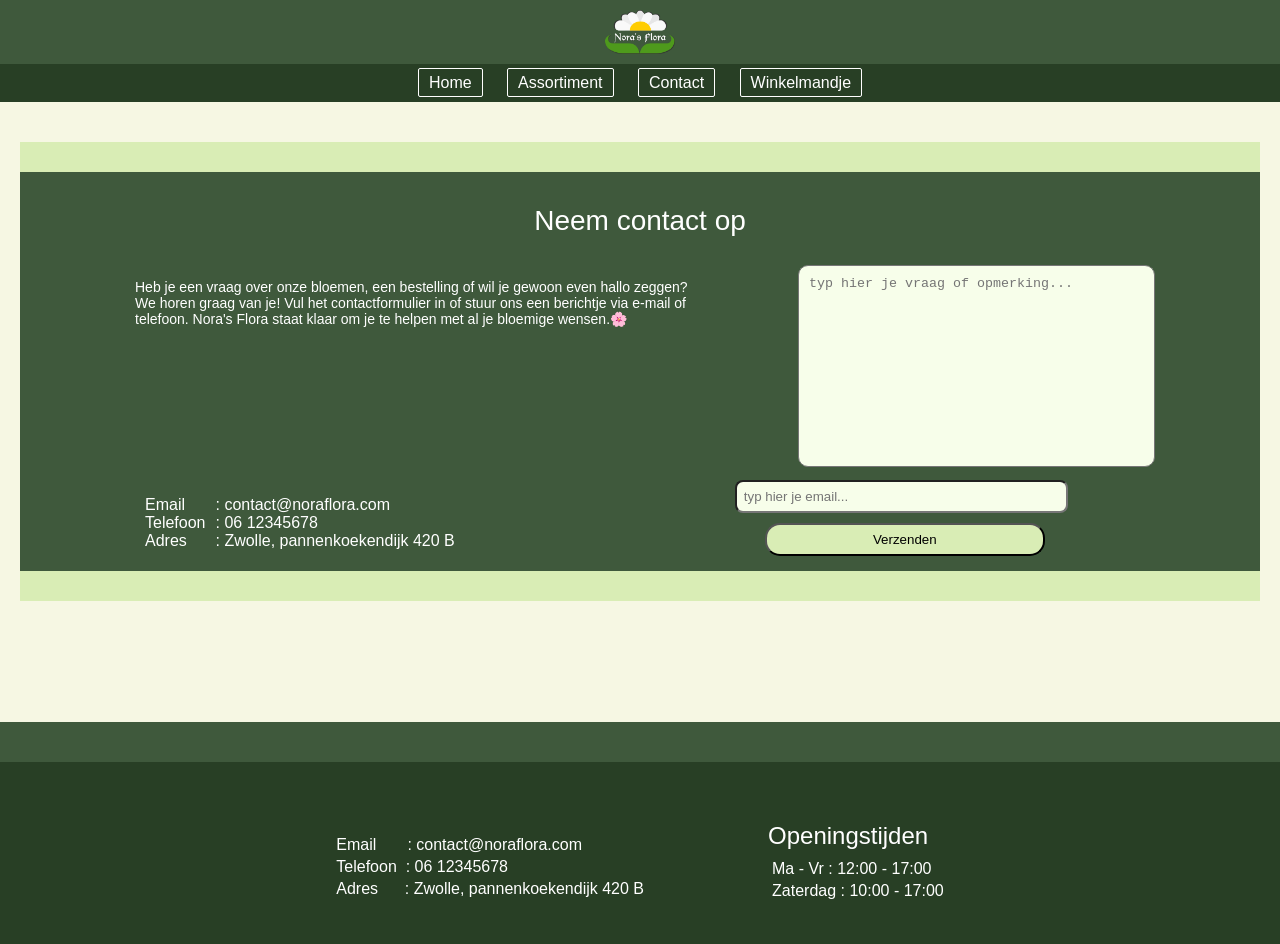
==== php/contact.html @ e543f757 "web folder naar php folder verplaatst" ====
<!DOCTYPE html>
<html lang="en">

<head>
  <meta charset="UTF-8" />
  <meta name="viewport" content="width=device-width, initial-scale=1.0" />
  <link rel="stylesheet" href="style.css" />
  <title>Nora's Flora</title>
</head>

<body>
  <header>
    <div id="divLogo">
      <img id="imgLogo" src="images/Nora'sFloraLogo.png" alt="Nora'sFloraLogo" />
    </div>
    <div id="divNavigatie">
      <a href="index.html">Home</a>
      <a href="assortiment.html">Assortiment</a>
      <a href="contact.html">Contact</a>
      <a href="shoppingcart.html">Winkelmandje</a>
    </div>
  </header>
  <main>
    <div id="contact">
      <div class="contactBox">
        <p id="contactOpnemen">Neem contact op</p>
        <section>
          <div id="contactFormulier">
            <div>
              <p>
                Heb je een vraag over onze bloemen, een bestelling of wil je
                gewoon even hallo zeggen? We horen graag van je! Vul het
                contactformulier in of stuur ons een berichtje via e-mail of
                telefoon. Nora's Flora staat klaar om je te helpen met al je
                bloemige wensen.🌸
              </p>
            </div>
            <div>
              <textarea rows="12" cols="40" name="vragenEnOpmerkingen" id="vragenEnOpmerkingen"
                placeholder="typ hier je vraag of opmerking..."></textarea>
            </div>
          </div>
        </section>
        <section>
          <div id="contactInformatie">
            <div id="contactGegevens">
              <div>
                <p>Email<br />Telefoon<br />Adres</p>
              </div>
              <div>
                <p>
                  : contact@noraflora.com<br />: 06 12345678<br />: Zwolle,
                  pannenkoekendijk 420 B
                </p>
              </div>
            </div>
            <div>
              <input id="email" type="text" placeholder="typ hier je email..." />
              <div><button id="contactButton">Verzenden</button></div>
            </div>
          </div>
        </section>
      </div>
    </div>
  </main>
  <footer id="footerContainer">
    <div id="footerLinks">
      <p>
        Email&nbsp;&nbsp;&nbsp;&nbsp;&nbsp;&nbsp;&nbsp;: contact@noraflora.com
      </p>
      <p>Telefoon&nbsp;&nbsp;: 06 12345678</p>
      <p>
        Adres&nbsp;&nbsp;&nbsp;&nbsp;&nbsp;&nbsp;: Zwolle, pannenkoekendijk
        420 B
      </p>
    </div>
    <div id="footerRechts">
      <h2>Openingstijden</h2>
      <p>Ma - Vr : 12:00 - 17:00</p>
      <p>Zaterdag : 10:00 - 17:00</p>
    </div>
  </footer>
</body>

</html>
---- php/style.css ----
body {
  margin: 0;
  /* padding: 0; */
  color: #ffffff;
  font-family: sans-serif;
}

#divLogo {
  background-color: #3f593c;
  color: #ffffff;
  display: flex;
  justify-content: space-between;
  align-items: center;
  padding: 10px 20px;
}

#imgLogo {
  width: 70px;
  height: auto;
  display: block;
  margin: 0 auto;
}

#divNavigatie {
  background-color: #283f25;
  padding: 10px 0;
  text-align: center;
}

#divNavigatie a {
  color: #ffffff;
  margin: 0 10px;
  text-decoration: none;
  border: 1px solid #ffffff;
  padding: 5px 10px;
  border-radius: 2px;
  transition: background-color 0.3s ease;
}

#divNavigatie a:hover {
  background-color: #ffffff;
  color: #084f23;
  border: 1px solid #084f23;
}

#imgFlowers {
  width: 100%;
  height: 200px;
  display: block;
  margin: 0;
}

#footerContainer {
  background-color: #283f25;
  display: flex;
  justify-content: center;
  padding: 40px;
}

#footerLinks {
  padding-right: 10%;
  padding-top: 30px;
}

#footerLinks p,
#footerRechts p {
  margin: 4px;
  font-weight: normal;
}

#footerRechts h2 {
  margin-bottom: 10px;
  font-weight: normal;
}

#pImgFlowers {
  background-image: url("images/pexels-jmark-250716.webp");
  background-size: cover;
  background-position: center;
  margin: 0;
  width: 100%;
  height: 375px;
}

#pImgFlowers {
  text-align: center;
  line-height: 300px;
  font-size: 24px;
}

#zonnetje {
  background-color: #3f593c;
  text-align: center;
  margin: 0;
  padding: 15px;
  font-size: 24px;
}

#aanbiedingen-container {
  display: grid;
  grid-template-columns: repeat(auto-fit, minmax(275px, 1fr));
  gap: 40px;
  margin: 40px 120px 40px;
}

.aanbiedingen {
  background: #d9edb5;
  border-radius: 12px;
  overflow: hidden;
  box-shadow: 0 10px 25px rgba(0, 0, 0, 0.28);
  text-align: center;
  color: #000000;
}

.aanbiedingen img {
  width: 100%;
  height: 100%;
  object-fit: cover;
  max-height: 155px;
}

#introductionContainer {
  background-color: #3f593c;
  display: flex;
  justify-content: center;
}

#introductionContainer h1 {
  font-size: 38px;
  margin-left: 200px;
  font-weight: normal;
  text-align: center;
}

#introductionContainer p {
  text-align: center;
  margin: 30px 0 0 150px;
}

#introductionImg {
  max-height: 380px;
  border-radius: 12px;
  margin: 50px 140px 50px 100px;
}

#assortimentContainer {
  max-width: 900px;
  margin: 30px auto;
  padding: 10px;
}

body {
  background-color: #f6f7e3;
}

footer {
  border-top: 40px solid #3f593c;
}

#producten {
  display: grid;
  grid-template-columns: repeat(4, 1fr);
  gap: 20px;
}

.product {
  background-color: #d9edb5;
  border-radius: 8px;
  text-align: center;
  overflow: hidden;
  color: #000000;
}

.product img {
  width: 100%;
  height: 187px;
  object-fit: cover;
  display: block;
}

.product p {
  font-size: 16px;
}

.product-large {
  grid-column: 1 / span 2;
  grid-row: 2 / span 2;
}

.product-large img {
  height: 420px;
}

#contact {
  background-color: #d9edb5;
  padding: 30px 0px;
}

.contactBox {
  background-color: #3f593c;
  margin: 0px;
  padding: 5px;
}

#contactFormulier {
  display: flex;
  background-color: #3f593c;
  margin-left: 10px;
  padding: 0 100px;
  gap: 100px;
  font-size: 14px;
}

#contactOpnemen {
  text-align: center;
  font-size: 28px;
}

#vragenEnOpmerkingen {
  resize: none;
  border-radius: 10px;
  padding: 10px;
  background-color: #f7feea;
}

#contactInformatie {
  display: flex;
  gap: 280px;
  margin-top: 10px;
}

#contactGegevens {
  display: flex;
  gap: 10px;
  margin-left: 120px;
}

#email {
  background-color: #f7feea;
  border-radius: 8px;
  padding: 7px;
  width: 315px;
}

#contactButton {
  background-color: #d9edb5;
  border-radius: 15px;
  margin: 10px 0 0 30px;
  padding: 7px;
  width: 280px;
}

main {
  background-color: #f6f7e3;
  padding: 40px 20px;
  min-height: 60vh;
}

#cartContainer {
  max-width: 900px;
  margin: 0 auto;
  background-color: #d9edb5;
  padding: 30px;
  border-radius: 8px;
  color: #000000;
}

#cartContainer h1 {
  text-align: center;
  color: #3f593c;
}

#cartItems {
  margin: 20px 0;
}

#cartItems table {
  width: 100%;
  border-collapse: collapse;
  margin-bottom: 20px;
}

#cartItems th,
#cartItems td {
  padding: 10px;
  text-align: left;
  border-bottom: 1px solid #999;
}

#cartItems th {
  background-color: #3f593c;
  color: #ffffff;
}

#cartItems button {
  background-color: #ff6b6b;
  color: white;
  border: none;
  padding: 5px 10px;
  border-radius: 4px;
  cursor: pointer;
}

#cartItems button:hover {
  background-color: #ff5252;
}

.cart-total {
  text-align: right;
  font-size: 20px;
  font-weight: bold;
  color: #3f593c;
  margin: 20px 0;
}

.empty-cart {
  text-align: center;
  color: #3f593c;
  font-size: 18px;
  padding: 40px;
}

.cart-actions {
  display: flex;
  gap: 10px;
  justify-content: center;
  margin-top: 30px;
}

.cart-actions button {
  background-color: #3f593c;
  color: white;
  padding: 10px 20px;
  border: none;
  border-radius: 8px;
  cursor: pointer;
  font-size: 16px;
}

.cart-actions button:hover {
  background-color: #283f25;
}

.cart-actions a {
  display: inline-block;
  background-color: #3f593c;
  color: white;
  padding: 10px 20px;
  border-radius: 8px;
  text-decoration: none;
  font-size: 16px;
}

.cart-actions a:hover {
  background-color: #283f25;
}

@media (max-width: 768px) {
  .cart-actions {
    flex-direction: column;
    align-items: center;
  }

  #producten {
    grid-template-columns: repeat(2, 1fr);
  }

  #divNavigatie a {
    margin: 5px 0;
    display: block;
  }

  #contactFormulier,
  #contactInformatie {
    flex-direction: column;
    margin-left: 0px;
    padding: 0 20px;
    gap: 10px;
  }
}

/* 
FFFFFF
3F593C
283F25
D9EDB5
F6F8E7 
*/
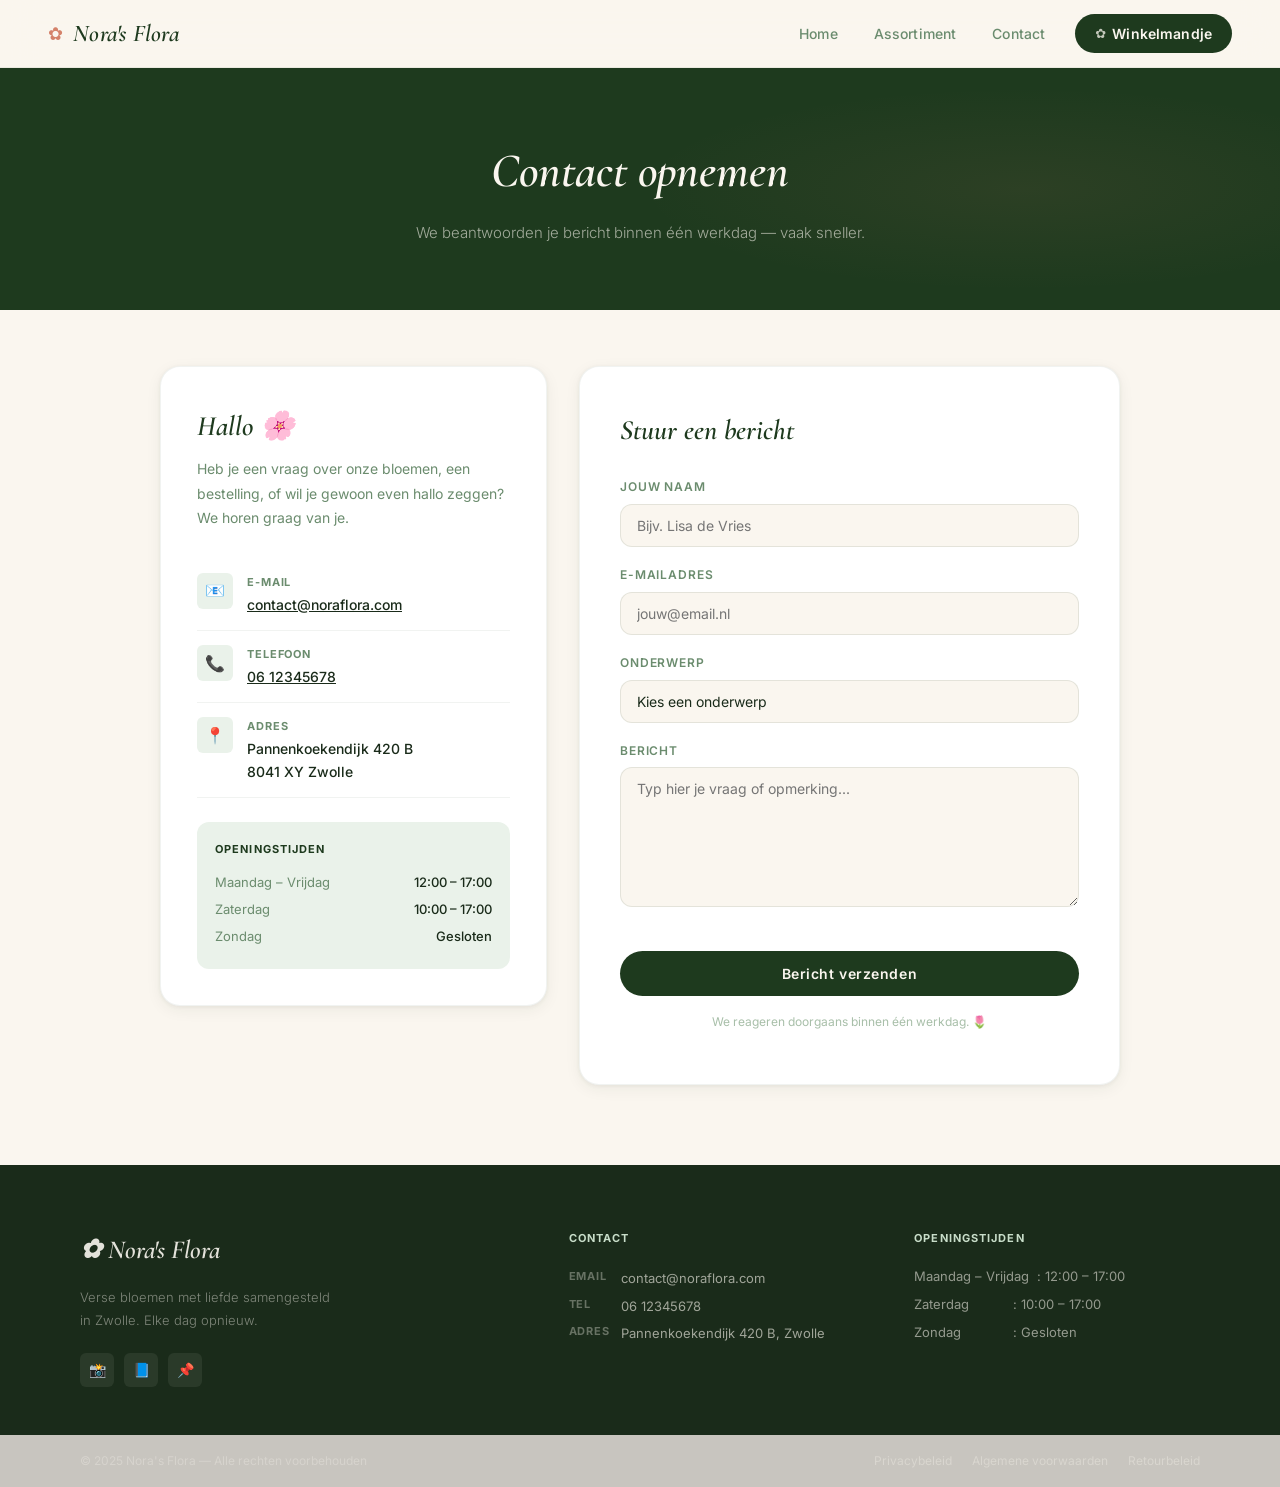
==== commit a02a4777: "style update" ====
--- a/php/contact.html
+++ b/php/contact.html
@@ -1,85 +1,235 @@
-<!DOCTYPE html>
-<html lang="en">
-
-<head>
-  <meta charset="UTF-8" />
-  <meta name="viewport" content="width=device-width, initial-scale=1.0" />
-  <link rel="stylesheet" href="style.css" />
-  <title>Nora's Flora</title>
-</head>
-
-<body>
-  <header>
-    <div id="divLogo">
-      <img id="imgLogo" src="images/Nora'sFloraLogo.png" alt="Nora'sFloraLogo" />
-    </div>
-    <div id="divNavigatie">
-      <a href="index.html">Home</a>
-      <a href="assortiment.html">Assortiment</a>
-      <a href="contact.html">Contact</a>
-      <a href="shoppingcart.html">Winkelmandje</a>
-    </div>
-  </header>
-  <main>
-    <div id="contact">
-      <div class="contactBox">
-        <p id="contactOpnemen">Neem contact op</p>
-        <section>
-          <div id="contactFormulier">
-            <div>
-              <p>
-                Heb je een vraag over onze bloemen, een bestelling of wil je
-                gewoon even hallo zeggen? We horen graag van je! Vul het
-                contactformulier in of stuur ons een berichtje via e-mail of
-                telefoon. Nora's Flora staat klaar om je te helpen met al je
-                bloemige wensen.🌸
-              </p>
-            </div>
-            <div>
-              <textarea rows="12" cols="40" name="vragenEnOpmerkingen" id="vragenEnOpmerkingen"
-                placeholder="typ hier je vraag of opmerking..."></textarea>
-            </div>
-          </div>
-        </section>
-        <section>
-          <div id="contactInformatie">
-            <div id="contactGegevens">
+<!doctype html>
+<html lang="nl">
+  <head>
+    <meta charset="UTF-8" />
+    <meta name="viewport" content="width=device-width, initial-scale=1.0" />
+    <meta name="description" content="Neem contact op met Nora's Flora. Vragen over bloemen, bestellingen of bezorging? We helpen je graag." />
+    <link rel="preconnect" href="https://fonts.googleapis.com" />
+    <link rel="preconnect" href="https://fonts.gstatic.com" crossorigin />
+    <link href="https://fonts.googleapis.com/css2?family=Cormorant+Garamond:ital,wght@0,400;0,500;0,600;1,400;1,500;1,600&family=Inter:wght@300;400;500;600;700&display=swap" rel="stylesheet" />
+    <link rel="stylesheet" href="style.css" />
+    <title>Contact – Nora's Flora</title>
+  </head>
+
+  <body>
+
+    <!-- ── HEADER ── -->
+    <header>
+      <a href="index.html" id="divLogo" aria-label="Nora's Flora – naar de homepage"></a>
+      <nav id="divNavigatie" aria-label="Hoofdnavigatie">
+        <a href="index.html">Home</a>
+        <a href="assortiment.php">Assortiment</a>
+        <a href="contact.html" aria-current="page">Contact</a>
+        <a href="shoppingcart.html" class="nav-cart">Winkelmandje</a>
+        <span id="cartCount" aria-live="polite"></span>
+      </nav>
+    </header>
+
+    <main>
+
+      <!-- ── PAGE HERO ── -->
+      <div class="contact-hero">
+        <div class="contact-hero-inner">
+          <h1>Contact opnemen</h1>
+          <p>We beantwoorden je bericht binnen één werkdag — vaak sneller.</p>
+        </div>
+      </div>
+
+      <!-- ── CONTACT GRID ── -->
+      <section id="contact" aria-label="Contactformulier en informatie">
+        <div class="contact-grid">
+
+          <!-- Left: info card -->
+          <div class="contact-info-card">
+            <h2>Hallo 🌸</h2>
+            <p>Heb je een vraag over onze bloemen, een bestelling, of wil je gewoon even hallo zeggen? We horen graag van je.</p>
+
+            <div class="contact-detail">
+              <div class="contact-detail-icon">📧</div>
               <div>
-                <p>Email<br />Telefoon<br />Adres</p>
+                <span class="contact-detail-label">E-mail</span>
+                <a href="mailto:contact@noraflora.com" class="contact-detail-value">contact@noraflora.com</a>
               </div>
+            </div>
+
+            <div class="contact-detail">
+              <div class="contact-detail-icon">📞</div>
               <div>
-                <p>
-                  : contact@noraflora.com<br />: 06 12345678<br />: Zwolle,
-                  pannenkoekendijk 420 B
-                </p>
+                <span class="contact-detail-label">Telefoon</span>
+                <a href="tel:0612345678" class="contact-detail-value">06 12345678</a>
               </div>
             </div>
-            <div>
-              <input id="email" type="text" placeholder="typ hier je email..." />
-              <div><button id="contactButton">Verzenden</button></div>
-            </div>
-          </div>
-        </section>
+
+            <div class="contact-detail">
+              <div class="contact-detail-icon">📍</div>
+              <div>
+                <span class="contact-detail-label">Adres</span>
+                <span class="contact-detail-value">Pannenkoekendijk 420 B<br />8041 XY Zwolle</span>
+              </div>
+            </div>
+
+            <div class="contact-hours">
+              <span class="contact-hours-title">Openingstijden</span>
+              <div class="contact-hours-row"><span>Maandag – Vrijdag</span><span>12:00 – 17:00</span></div>
+              <div class="contact-hours-row"><span>Zaterdag</span><span>10:00 – 17:00</span></div>
+              <div class="contact-hours-row"><span>Zondag</span><span>Gesloten</span></div>
+            </div>
+          </div>
+
+          <!-- Right: form card -->
+          <div class="contact-form-card">
+            <h2>Stuur een bericht</h2>
+
+            <div class="form-group">
+              <label class="form-label" for="contactNaam">Jouw naam</label>
+              <input
+                class="form-input"
+                type="text"
+                id="contactNaam"
+                name="naam"
+                placeholder="Bijv. Lisa de Vries"
+                autocomplete="name"
+              />
+            </div>
+
+            <div class="form-group">
+              <label class="form-label" for="email">E-mailadres</label>
+              <input
+                id="email"
+                type="email"
+                name="email"
+                placeholder="jouw@email.nl"
+                autocomplete="email"
+              />
+            </div>
+
+            <div class="form-group">
+              <label class="form-label" for="contactOnderwerp">Onderwerp</label>
+              <select class="form-input" id="contactOnderwerp" name="onderwerp" style="appearance:none;background-image:url(\"data:image/svg+xml,%3Csvg xmlns='http://www.w3.org/2000/svg' width='12' height='8' viewBox='0 0 12 8'%3E%3Cpath d='M1 1l5 5 5-5' stroke='%231e3a1e' stroke-width='1.5' fill='none' stroke-linecap='round'/%3E%3C/svg%3E\");background-repeat:no-repeat;background-position:right 14px center;padding-right:36px;">
+                <option value="">Kies een onderwerp</option>
+                <option value="bestelling">Vraag over een bestelling</option>
+                <option value="assortiment">Vraag over het assortiment</option>
+                <option value="bezorging">Bezorging &amp; levering</option>
+                <option value="aangepast">Aangepast boeket</option>
+                <option value="anders">Iets anders</option>
+              </select>
+            </div>
+
+            <div class="form-group">
+              <label class="form-label" for="vragenEnOpmerkingen">Bericht</label>
+              <textarea
+                id="vragenEnOpmerkingen"
+                name="vragenEnOpmerkingen"
+                rows="5"
+                placeholder="Typ hier je vraag of opmerking..."
+              ></textarea>
+            </div>
+
+            <span id="contactFeedback" role="alert"></span>
+
+            <button id="contactButton" type="button">Bericht verzenden</button>
+
+            <p style="margin-top:16px;font-size:12px;color:var(--ink-faint);text-align:center;">
+              We reageren doorgaans binnen één werkdag. 🌷
+            </p>
+          </div>
+
+        </div>
+      </section>
+
+    </main>
+
+    <!-- ── FOOTER ── -->
+    <footer>
+      <div id="footerContainer">
+        <div class="footer-brand">
+          <p>Verse bloemen met liefde samengesteld in Zwolle. Elke dag opnieuw.</p>
+          <div class="footer-social">
+            <a href="#" aria-label="Instagram">📸</a>
+            <a href="#" aria-label="Facebook">📘</a>
+            <a href="#" aria-label="Pinterest">📌</a>
+          </div>
+        </div>
+        <div id="footerLinks">
+          <span class="footer-col-title">Contact</span>
+          <div class="footer-contact-grid">
+            <span class="footer-label">Email</span>
+            <span class="footer-value">contact@noraflora.com</span>
+            <span class="footer-label">Tel</span>
+            <span class="footer-value">06 12345678</span>
+            <span class="footer-label">Adres</span>
+            <span class="footer-value">Pannenkoekendijk 420 B, Zwolle</span>
+          </div>
+        </div>
+        <div id="footerRechts">
+          <span class="footer-col-title">Openingstijden</span>
+          <p>Maandag – Vrijdag &nbsp;: 12:00 – 17:00</p>
+          <p>Zaterdag &nbsp;&nbsp;&nbsp;&nbsp;&nbsp;&nbsp;&nbsp;&nbsp;&nbsp;&nbsp;: 10:00 – 17:00</p>
+          <p>Zondag &nbsp;&nbsp;&nbsp;&nbsp;&nbsp;&nbsp;&nbsp;&nbsp;&nbsp;&nbsp;&nbsp;&nbsp;: Gesloten</p>
+        </div>
       </div>
-    </div>
-  </main>
-  <footer id="footerContainer">
-    <div id="footerLinks">
-      <p>
-        Email&nbsp;&nbsp;&nbsp;&nbsp;&nbsp;&nbsp;&nbsp;: contact@noraflora.com
-      </p>
-      <p>Telefoon&nbsp;&nbsp;: 06 12345678</p>
-      <p>
-        Adres&nbsp;&nbsp;&nbsp;&nbsp;&nbsp;&nbsp;: Zwolle, pannenkoekendijk
-        420 B
-      </p>
-    </div>
-    <div id="footerRechts">
-      <h2>Openingstijden</h2>
-      <p>Ma - Vr : 12:00 - 17:00</p>
-      <p>Zaterdag : 10:00 - 17:00</p>
-    </div>
-  </footer>
-</body>
-
-</html>+      <div class="footer-bottom">
+        <span>© 2025 Nora's Flora — Alle rechten voorbehouden</span>
+        <nav class="footer-legal-links" aria-label="Juridische links">
+          <a href="#">Privacybeleid</a>
+          <a href="#">Algemene voorwaarden</a>
+          <a href="#">Retourbeleid</a>
+        </nav>
+      </div>
+    </footer>
+
+    <script src="script.js"></script>
+    <script>
+      // Add name field to contact validation
+      const origContact = document.getElementById('contactButton');
+      if (origContact) {
+        origContact.addEventListener('click', function () {
+          const naam = document.getElementById('contactNaam');
+          const emailInput = document.getElementById('email');
+          const message = document.getElementById('vragenEnOpmerkingen');
+          const feedback = document.getElementById('contactFeedback');
+          if (!emailInput || !message || !feedback) return;
+
+          const naamVal = naam ? naam.value.trim() : 'x';
+          const email = emailInput.value.trim();
+          const msg = message.value.trim();
+
+          if (naam && !naamVal) {
+            feedback.textContent = '⚠ Vul je naam in.';
+            feedback.className = 'error';
+            naam.focus();
+            return;
+          }
+
+          if (!email || !/^[^\s@]+@[^\s@]+\.[^\s@]+$/.test(email)) {
+            feedback.textContent = '⚠ Voer een geldig e-mailadres in.';
+            feedback.className = 'error';
+            emailInput.focus();
+            return;
+          }
+
+          if (!msg) {
+            feedback.textContent = '⚠ Vul je bericht in.';
+            feedback.className = 'error';
+            message.focus();
+            return;
+          }
+
+          origContact.disabled = true;
+          origContact.textContent = 'Verzenden...';
+
+          setTimeout(() => {
+            feedback.textContent = '✓ Je bericht is verzonden! We nemen snel contact op.';
+            feedback.className = 'success';
+            if (naam) naam.value = '';
+            emailInput.value = '';
+            message.value = '';
+            document.getElementById('contactOnderwerp').value = '';
+            origContact.disabled = false;
+            origContact.textContent = 'Bericht verzenden';
+          }, 900);
+        });
+      }
+    </script>
+  </body>
+</html>
--- a/php/style.css
+++ b/php/style.css
@@ -1,388 +1,1863 @@
+/* ============================================================
+   Nora's Flora — style.css
+   Fonts: Cormorant Garamond (display) + Inter (body)
+   Palette: deep forest, warm cream, blush rose accent
+   ============================================================ */
+
+/* === DESIGN TOKENS === */
+:root {
+  /* Core palette */
+  --forest:        #1e3a1e;
+  --forest-mid:    #2f5c2f;
+  --forest-soft:   #4a7c4a;
+  --sage:          #7fa882;
+  --sage-pale:     #c8ddc9;
+  --sage-wash:     #eaf2ea;
+
+  --cream:         #faf6ef;
+  --cream-card:    #ffffff;
+  --cream-warm:    #f4ede0;
+
+  --blush:         #d4826a;
+  --blush-light:   #f0c4b5;
+  --blush-wash:    #fdf0ec;
+
+  --ink:           #1a2b1a;
+  --ink-mid:       #3d5c3d;
+  --ink-muted:     #6b8c6e;
+  --ink-faint:     #a8bfa9;
+
+  --error:         #b84040;
+  --error-bg:      #fdf2f2;
+  --success:       #2f7a4a;
+
+  /* Typography */
+  --font-display:  'Cormorant Garamond', Georgia, serif;
+  --font-body:     'Inter', system-ui, -apple-system, sans-serif;
+
+  /* Radius */
+  --r-sm:    6px;
+  --r-md:    12px;
+  --r-lg:    20px;
+  --r-xl:    32px;
+  --r-pill:  999px;
+
+  /* Transitions */
+  --t-fast:    0.14s ease;
+  --t-mid:     0.24s ease;
+  --t-slow:    0.38s cubic-bezier(0.16, 1, 0.3, 1);
+
+  /* Shadows */
+  --s-card:  0 1px 4px rgba(30,58,30,0.06), 0 4px 16px rgba(30,58,30,0.06);
+  --s-lift:  0 8px 32px rgba(30,58,30,0.12), 0 2px 8px rgba(30,58,30,0.06);
+  --s-float: 0 20px 60px rgba(30,58,30,0.18);
+}
+
+/* === RESET & BASE === */
+*, *::before, *::after { box-sizing: border-box; }
+html { scroll-behavior: smooth; }
+
 body {
   margin: 0;
-  /* padding: 0; */
-  color: #ffffff;
-  font-family: sans-serif;
-}
-
+  padding: 0;
+  font-family: var(--font-body);
+  font-size: 15px;
+  font-weight: 400;
+  line-height: 1.65;
+  color: var(--ink);
+  background: var(--cream);
+  -webkit-font-smoothing: antialiased;
+}
+
+img { display: block; max-width: 100%; }
+a { color: inherit; }
+button { font-family: var(--font-body); }
+
+/* ============================================================
+   HEADER
+   ============================================================ */
+header {
+  background: rgba(250, 246, 239, 0.94);
+  backdrop-filter: blur(16px);
+  -webkit-backdrop-filter: blur(16px);
+  border-bottom: 1px solid rgba(30, 58, 30, 0.07);
+  display: flex;
+  align-items: center;
+  justify-content: space-between;
+  padding: 0 48px;
+  height: 68px;
+  position: sticky;
+  top: 0;
+  z-index: 200;
+}
+
+/* Logo */
 #divLogo {
-  background-color: #3f593c;
-  color: #ffffff;
-  display: flex;
+  display: flex;
+  align-items: center;
+  gap: 10px;
+  text-decoration: none;
+  flex-shrink: 0;
+}
+
+#imgLogo { display: none; }
+
+#divLogo::before {
+  content: "✿";
+  font-size: 18px;
+  color: var(--blush);
+  line-height: 1;
+}
+
+#divLogo::after {
+  content: "Nora's Flora";
+  font-family: var(--font-display);
+  font-size: 24px;
+  font-weight: 600;
+  font-style: italic;
+  color: var(--forest);
+  letter-spacing: 0.01em;
+  white-space: nowrap;
+}
+
+#divLogo:hover::after { color: var(--forest-mid); }
+
+/* Navigation */
+#divNavigatie {
+  display: flex;
+  align-items: center;
+  gap: 4px;
+}
+
+#divNavigatie a {
+  color: var(--ink-muted);
+  font-size: 14px;
+  font-weight: 500;
+  text-decoration: none;
+  padding: 8px 16px;
+  border-radius: var(--r-pill);
+  transition: all var(--t-fast);
+  white-space: nowrap;
+  letter-spacing: 0.01em;
+}
+
+#divNavigatie a:hover {
+  background: var(--sage-wash);
+  color: var(--forest);
+}
+
+#divNavigatie a.nav-cart {
+  background: var(--forest);
+  color: var(--cream) !important;
+  font-weight: 600;
+  margin-left: 10px;
+  padding: 8px 20px;
+  display: inline-flex;
+  align-items: center;
+  gap: 6px;
+}
+
+#divNavigatie a.nav-cart::before {
+  content: "✿";
+  font-size: 13px;
+  opacity: 0.75;
+}
+
+#divNavigatie a.nav-cart:hover {
+  background: var(--forest-mid);
+  transform: translateY(-1px);
+  box-shadow: var(--s-lift);
+}
+
+/* Cart badge */
+#cartCount {
+  display: none;
+  align-items: center;
+  justify-content: center;
+  background: var(--blush);
+  color: #fff;
+  font-size: 10px;
+  font-weight: 700;
+  border-radius: var(--r-pill);
+  min-width: 18px;
+  height: 18px;
+  padding: 0 5px;
+  margin-left: -8px;
+  margin-top: -12px;
+  vertical-align: middle;
+  box-shadow: 0 2px 6px rgba(212, 130, 106, 0.4);
+  position: relative;
+  z-index: 1;
+}
+
+/* ============================================================
+   MAIN
+   ============================================================ */
+main { background: var(--cream); min-height: 60vh; }
+
+/* ============================================================
+   HERO
+   ============================================================ */
+#pImgFlowers {
+  background: var(--forest);
+  width: 100%;
+  min-height: 580px;
+  display: flex;
+  align-items: center;
+  justify-content: center;
+  padding: 72px 48px;
+  position: relative;
+  overflow: hidden;
+}
+
+/* Organic background texture */
+#pImgFlowers::before {
+  content: '';
+  position: absolute;
+  inset: 0;
+  background:
+    radial-gradient(ellipse 70% 90% at 80% 50%, rgba(212,130,106,0.08) 0%, transparent 60%),
+    radial-gradient(ellipse 50% 60% at 20% 80%, rgba(127,168,130,0.07) 0%, transparent 50%);
+  pointer-events: none;
+}
+
+/* Decorative leaf marks */
+#pImgFlowers::after {
+  content: '';
+  position: absolute;
+  top: -40px;
+  right: -40px;
+  width: 320px;
+  height: 320px;
+  border-radius: 50%;
+  border: 1px solid rgba(200, 221, 201, 0.08);
+  pointer-events: none;
+}
+
+.hero-content {
+  display: flex;
+  align-items: center;
   justify-content: space-between;
-  align-items: center;
-  padding: 10px 20px;
-}
-
-#imgLogo {
-  width: 70px;
-  height: auto;
+  gap: 80px;
+  max-width: 1160px;
+  width: 100%;
+  position: relative;
+  z-index: 2;
+}
+
+.hero-text { flex: 1; max-width: 520px; }
+
+.hero-eyebrow {
+  display: inline-flex;
+  align-items: center;
+  gap: 8px;
+  font-size: 11px;
+  font-weight: 600;
+  letter-spacing: 0.14em;
+  text-transform: uppercase;
+  color: var(--blush-light);
+  margin-bottom: 20px;
+}
+
+.hero-eyebrow::before,
+.hero-eyebrow::after {
+  content: '';
   display: block;
+  width: 28px;
+  height: 1px;
+  background: var(--blush-light);
+  opacity: 0.5;
+}
+
+.hero-text h1 {
+  font-family: var(--font-display);
+  font-size: 62px;
+  font-weight: 600;
+  font-style: italic;
+  color: var(--cream);
+  margin: 0 0 20px;
+  line-height: 1.05;
+  letter-spacing: -0.5px;
+}
+
+.hero-text h1 em {
+  font-style: normal;
+  color: var(--blush-light);
+}
+
+.hero-text p {
+  font-size: 16px;
+  font-weight: 300;
+  color: rgba(250, 246, 239, 0.68);
+  margin: 0 0 36px;
+  line-height: 1.8;
+  max-width: 420px;
+}
+
+.hero-trust {
+  display: flex;
+  gap: 20px;
+  margin-bottom: 36px;
+  flex-wrap: wrap;
+}
+
+.hero-trust-item {
+  display: flex;
+  align-items: center;
+  gap: 7px;
+  font-size: 12px;
+  font-weight: 500;
+  color: rgba(200, 221, 201, 0.8);
+  letter-spacing: 0.01em;
+}
+
+.hero-trust-item span {
+  font-size: 14px;
+}
+
+.hero-buttons {
+  display: flex;
+  gap: 12px;
+  align-items: center;
+  flex-wrap: wrap;
+}
+
+.btn-primary {
+  padding: 13px 30px;
+  font-family: var(--font-body);
+  font-size: 14px;
+  font-weight: 600;
+  background: var(--cream);
+  color: var(--forest);
+  border: none;
+  border-radius: var(--r-pill);
+  cursor: pointer;
+  text-decoration: none;
+  transition: all var(--t-mid);
+  display: inline-flex;
+  align-items: center;
+  gap: 8px;
+  letter-spacing: 0.01em;
+}
+
+.btn-primary:hover {
+  transform: translateY(-2px);
+  box-shadow: 0 12px 32px rgba(0, 0, 0, 0.22);
+}
+
+.btn-ghost {
+  padding: 13px 28px;
+  font-family: var(--font-body);
+  font-size: 14px;
+  font-weight: 500;
+  background: transparent;
+  color: rgba(250,246,239,0.8);
+  border: 1.5px solid rgba(250,246,239,0.25);
+  border-radius: var(--r-pill);
+  cursor: pointer;
+  text-decoration: none;
+  transition: all var(--t-mid);
+  display: inline-flex;
+  align-items: center;
+  gap: 8px;
+}
+
+.btn-ghost:hover {
+  border-color: rgba(250,246,239,0.7);
+  color: var(--cream);
+  transform: translateY(-2px);
+}
+
+/* Hero image column */
+.hero-image {
+  flex: 0 0 auto;
+  position: relative;
+  display: flex;
+  align-items: center;
+  justify-content: center;
+}
+
+.hero-image img {
+  width: 320px;
+  height: 420px;
+  object-fit: cover;
+  border-radius: 50% 50% 40% 40% / 40% 40% 30% 30%;
+  box-shadow: var(--s-float);
+  transition: transform var(--t-slow);
+}
+
+.hero-image:hover img { transform: scale(1.025); }
+
+/* Floating badge */
+.hero-badge {
+  position: absolute;
+  bottom: 28px;
+  left: -24px;
+  background: var(--cream);
+  color: var(--forest);
+  padding: 10px 18px;
+  border-radius: var(--r-pill);
+  font-size: 12px;
+  font-weight: 600;
+  box-shadow: 0 8px 24px rgba(0,0,0,0.14);
+  animation: float 3.5s ease-in-out infinite;
+  white-space: nowrap;
+  display: flex;
+  align-items: center;
+  gap: 6px;
+}
+
+.hero-badge-dot {
+  width: 7px;
+  height: 7px;
+  border-radius: 50%;
+  background: var(--blush);
+  animation: pulse 2s ease-in-out infinite;
+}
+
+@keyframes float {
+  0%, 100% { transform: translateY(0); }
+  50%       { transform: translateY(-7px); }
+}
+
+@keyframes pulse {
+  0%, 100% { opacity: 1; transform: scale(1); }
+  50%       { opacity: 0.6; transform: scale(0.85); }
+}
+
+/* ============================================================
+   TRUST BAR
+   ============================================================ */
+.trust-bar {
+  background: var(--cream-warm);
+  border-bottom: 1px solid rgba(30,58,30,0.06);
+  display: flex;
+  align-items: center;
+  justify-content: center;
+  gap: 0;
+  padding: 0;
+  overflow: hidden;
+}
+
+.trust-item {
+  display: flex;
+  align-items: center;
+  gap: 10px;
+  padding: 18px 40px;
+  border-right: 1px solid rgba(30,58,30,0.07);
+  flex: 1;
+  justify-content: center;
+}
+
+.trust-item:last-child { border-right: none; }
+
+.trust-icon {
+  font-size: 20px;
+  flex-shrink: 0;
+}
+
+.trust-label {
+  font-size: 12px;
+  font-weight: 700;
+  color: var(--forest);
+  letter-spacing: 0.02em;
+  text-transform: uppercase;
+  display: block;
+}
+
+.trust-sub {
+  font-size: 11px;
+  color: var(--ink-muted);
+  display: block;
+}
+
+/* ============================================================
+   SECTION HEADERS
+   ============================================================ */
+.section-header {
+  text-align: center;
+  padding: 64px 24px 40px;
+}
+
+.section-eyebrow {
+  font-size: 11px;
+  font-weight: 600;
+  letter-spacing: 0.14em;
+  text-transform: uppercase;
+  color: var(--blush);
+  margin-bottom: 10px;
+  display: block;
+}
+
+.section-title {
+  font-family: var(--font-display);
+  font-size: 40px;
+  font-weight: 600;
+  font-style: italic;
+  color: var(--forest);
+  margin: 0 0 12px;
+  line-height: 1.15;
+  letter-spacing: -0.3px;
+}
+
+.section-sub {
+  font-size: 15px;
+  color: var(--ink-muted);
+  max-width: 480px;
   margin: 0 auto;
-}
-
-#divNavigatie {
-  background-color: #283f25;
-  padding: 10px 0;
-  text-align: center;
-}
-
-#divNavigatie a {
-  color: #ffffff;
-  margin: 0 10px;
-  text-decoration: none;
-  border: 1px solid #ffffff;
-  padding: 5px 10px;
-  border-radius: 2px;
-  transition: background-color 0.3s ease;
-}
-
-#divNavigatie a:hover {
-  background-color: #ffffff;
-  color: #084f23;
-  border: 1px solid #084f23;
-}
-
-#imgFlowers {
-  width: 100%;
-  height: 200px;
-  display: block;
-  margin: 0;
-}
-
-#footerContainer {
-  background-color: #283f25;
-  display: flex;
-  justify-content: center;
-  padding: 40px;
-}
-
-#footerLinks {
-  padding-right: 10%;
-  padding-top: 30px;
-}
-
-#footerLinks p,
-#footerRechts p {
-  margin: 4px;
-  font-weight: normal;
-}
-
-#footerRechts h2 {
-  margin-bottom: 10px;
-  font-weight: normal;
-}
-
-#pImgFlowers {
-  background-image: url("images/pexels-jmark-250716.webp");
-  background-size: cover;
-  background-position: center;
-  margin: 0;
-  width: 100%;
-  height: 375px;
-}
-
-#pImgFlowers {
-  text-align: center;
-  line-height: 300px;
-  font-size: 24px;
-}
-
-#zonnetje {
-  background-color: #3f593c;
-  text-align: center;
-  margin: 0;
-  padding: 15px;
-  font-size: 24px;
-}
-
+  font-weight: 300;
+  line-height: 1.8;
+}
+
+/* ============================================================
+   DEALS / OFFERS GRID
+   ============================================================ */
 #aanbiedingen-container {
   display: grid;
-  grid-template-columns: repeat(auto-fit, minmax(275px, 1fr));
-  gap: 40px;
-  margin: 40px 120px 40px;
+  grid-template-columns: repeat(auto-fill, minmax(260px, 1fr));
+  gap: 20px;
+  padding: 0 48px 72px;
+  max-width: 1300px;
+  margin: 0 auto;
 }
 
 .aanbiedingen {
-  background: #d9edb5;
-  border-radius: 12px;
+  background: var(--cream-card);
+  border-radius: var(--r-lg);
   overflow: hidden;
-  box-shadow: 0 10px 25px rgba(0, 0, 0, 0.28);
-  text-align: center;
-  color: #000000;
+  border: 1px solid rgba(30,58,30,0.06);
+  transition: transform var(--t-mid), box-shadow var(--t-mid);
+  cursor: pointer;
+  position: relative;
+}
+
+.aanbiedingen:hover {
+  transform: translateY(-6px);
+  box-shadow: var(--s-lift);
+}
+
+.aanbiedingen-img-wrap {
+  overflow: hidden;
+  height: 180px;
+  position: relative;
 }
 
 .aanbiedingen img {
   width: 100%;
   height: 100%;
   object-fit: cover;
-  max-height: 155px;
-}
-
+  transition: transform var(--t-slow);
+}
+
+.aanbiedingen:hover img { transform: scale(1.07); }
+
+/* deal tag */
+.aanbiedingen-tag {
+  position: absolute;
+  top: 12px;
+  left: 12px;
+  background: var(--blush);
+  color: #fff;
+  font-size: 10px;
+  font-weight: 700;
+  letter-spacing: 0.08em;
+  text-transform: uppercase;
+  padding: 4px 10px;
+  border-radius: var(--r-pill);
+}
+
+.aanbiedingen-body {
+  padding: 16px 18px 20px;
+}
+
+.aanbiedingen-name {
+  font-size: 14px;
+  font-weight: 600;
+  color: var(--ink);
+  margin: 0 0 5px;
+}
+
+.aanbiedingen-offer {
+  font-size: 13px;
+  color: var(--blush);
+  font-weight: 500;
+  margin: 0;
+}
+
+/* ============================================================
+   INTRODUCTION SECTION
+   ============================================================ */
 #introductionContainer {
-  background-color: #3f593c;
-  display: flex;
+  background: var(--forest);
+  display: flex;
+  align-items: center;
   justify-content: center;
-}
-
-#introductionContainer h1 {
-  font-size: 38px;
-  margin-left: 200px;
-  font-weight: normal;
+  gap: 80px;
+  padding: 96px 80px;
+  position: relative;
+  overflow: hidden;
+}
+
+#introductionContainer::before {
+  content: '';
+  position: absolute;
+  bottom: -80px;
+  right: -80px;
+  width: 400px;
+  height: 400px;
+  border-radius: 50%;
+  border: 1px solid rgba(200,221,201,0.06);
+  pointer-events: none;
+}
+
+#introductionContainer::after {
+  content: '';
+  position: absolute;
+  top: -40px;
+  left: 10%;
+  width: 250px;
+  height: 250px;
+  border-radius: 50%;
+  border: 1px solid rgba(212,130,106,0.06);
+  pointer-events: none;
+}
+
+.intro-text { max-width: 480px; position: relative; z-index: 1; }
+
+.introductionTitel {
+  font-family: var(--font-display);
+  font-size: 48px;
+  font-weight: 600;
+  font-style: italic;
+  color: var(--cream);
+  margin: 0 0 24px;
+  line-height: 1.1;
+  letter-spacing: -0.4px;
+}
+
+.intro-text p {
+  color: rgba(250, 246, 239, 0.72);
+  font-size: 15px;
+  font-weight: 300;
+  line-height: 1.85;
+  margin: 0 0 14px;
+}
+
+.intro-cta {
+  display: inline-flex;
+  align-items: center;
+  gap: 8px;
+  margin-top: 20px;
+  color: var(--blush-light);
+  font-size: 13px;
+  font-weight: 600;
+  text-decoration: none;
+  letter-spacing: 0.03em;
+  transition: gap var(--t-fast);
+}
+
+.intro-cta:hover { gap: 14px; }
+
+.intro-image { position: relative; flex-shrink: 0; z-index: 1; }
+
+#introductionImg {
+  width: 300px;
+  height: 380px;
+  object-fit: cover;
+  border-radius: 50% 50% 40% 40% / 40% 40% 30% 30%;
+  box-shadow: var(--s-float);
+  transition: transform var(--t-slow);
+}
+
+#introductionContainer:hover #introductionImg { transform: scale(1.02); }
+
+.intro-stat {
+  position: absolute;
+  bottom: 32px;
+  right: -28px;
+  background: var(--cream);
+  padding: 14px 20px;
+  border-radius: var(--r-md);
+  box-shadow: var(--s-lift);
   text-align: center;
-}
-
-#introductionContainer p {
+  min-width: 90px;
+}
+
+.intro-stat-num {
+  font-family: var(--font-display);
+  font-size: 26px;
+  font-weight: 600;
+  color: var(--forest);
+  display: block;
+  line-height: 1;
+}
+
+.intro-stat-label {
+  font-size: 10px;
+  font-weight: 600;
+  color: var(--ink-muted);
+  text-transform: uppercase;
+  letter-spacing: 0.08em;
+  display: block;
+  margin-top: 4px;
+}
+
+/* ============================================================
+   ASSORTIMENT PAGE
+   ============================================================ */
+.assortiment-header {
+  background: var(--forest);
+  padding: 56px 48px;
   text-align: center;
-  margin: 30px 0 0 150px;
-}
-
-#introductionImg {
-  max-height: 380px;
-  border-radius: 12px;
-  margin: 50px 140px 50px 100px;
+  position: relative;
+  overflow: hidden;
+}
+
+.assortiment-header::before {
+  content: '';
+  position: absolute;
+  inset: 0;
+  background: radial-gradient(ellipse 60% 80% at 70% 50%, rgba(212,130,106,0.07), transparent 60%);
+  pointer-events: none;
+}
+
+.assortiment-header h1 {
+  font-family: var(--font-display);
+  font-size: 48px;
+  font-weight: 600;
+  font-style: italic;
+  color: var(--cream);
+  margin: 0 0 10px;
+  position: relative;
+}
+
+.assortiment-header p {
+  color: rgba(250,246,239,0.6);
+  font-size: 15px;
+  font-weight: 300;
+  margin: 0;
+  position: relative;
 }
 
 #assortimentContainer {
-  max-width: 900px;
-  margin: 30px auto;
-  padding: 10px;
-}
-
-body {
-  background-color: #f6f7e3;
-}
-
-footer {
-  border-top: 40px solid #3f593c;
-}
-
+  max-width: 1200px;
+  margin: 0 auto;
+  padding: 0 40px 80px;
+}
+
+/* Filter bar */
+.filter-form {
+  display: flex;
+  align-items: center;
+  gap: 10px;
+  justify-content: center;
+  flex-wrap: wrap;
+  padding: 28px 0 8px;
+  margin-bottom: 12px;
+}
+
+.filter-group {
+  display: flex;
+  flex-direction: column;
+  gap: 5px;
+}
+
+.filter-form label {
+  color: var(--ink-muted);
+  font-size: 10px;
+  font-weight: 700;
+  text-transform: uppercase;
+  letter-spacing: 0.1em;
+}
+
+.filter-form input[type="text"],
+.filter-form select {
+  padding: 10px 16px;
+  border: 1.5px solid rgba(30,58,30,0.12);
+  border-radius: var(--r-pill);
+  background: var(--cream-card);
+  color: var(--ink);
+  font-family: var(--font-body);
+  font-size: 14px;
+  cursor: pointer;
+  transition: all var(--t-mid);
+  min-width: 180px;
+}
+
+.filter-form select {
+  appearance: none;
+  background-image: url("data:image/svg+xml,%3Csvg xmlns='http://www.w3.org/2000/svg' width='12' height='8' viewBox='0 0 12 8'%3E%3Cpath d='M1 1l5 5 5-5' stroke='%231e3a1e' stroke-width='1.5' fill='none' stroke-linecap='round'/%3E%3C/svg%3E");
+  background-repeat: no-repeat;
+  background-position: right 14px center;
+  padding-right: 36px;
+}
+
+.filter-form input[type="text"]:focus,
+.filter-form select:focus {
+  outline: none;
+  border-color: var(--forest-soft);
+  box-shadow: 0 0 0 3px rgba(127,168,130,0.15);
+}
+
+.filter-form button {
+  padding: 10px 24px;
+  border: none;
+  border-radius: var(--r-pill);
+  background: var(--forest);
+  color: var(--cream);
+  font-family: var(--font-body);
+  font-size: 13px;
+  font-weight: 600;
+  text-transform: uppercase;
+  letter-spacing: 0.06em;
+  cursor: pointer;
+  transition: all var(--t-mid);
+  margin-top: 15px;
+  height: 42px;
+  align-self: flex-end;
+}
+
+.filter-form button:hover {
+  background: var(--forest-mid);
+  transform: translateY(-1px);
+  box-shadow: var(--s-lift);
+}
+
+/* Product grid */
 #producten {
   display: grid;
-  grid-template-columns: repeat(4, 1fr);
-  gap: 20px;
+  grid-template-columns: repeat(auto-fill, minmax(230px, 1fr));
+  gap: 22px;
 }
 
 .product {
-  background-color: #d9edb5;
-  border-radius: 8px;
-  text-align: center;
+  background: var(--cream-card);
+  border-radius: var(--r-lg);
   overflow: hidden;
-  color: #000000;
+  border: 1px solid rgba(30,58,30,0.06);
+  transition: transform var(--t-mid), box-shadow var(--t-mid);
+  display: flex;
+  flex-direction: column;
+  cursor: pointer;
+}
+
+.product:hover {
+  transform: translateY(-7px);
+  box-shadow: var(--s-lift);
+}
+
+.product-image-wrap {
+  position: relative;
+  overflow: hidden;
+  height: 220px;
 }
 
 .product img {
   width: 100%;
-  height: 187px;
+  height: 100%;
   object-fit: cover;
+  transition: transform var(--t-slow);
+}
+
+.product:hover img { transform: scale(1.07); }
+
+.product-add-btn {
+  position: absolute;
+  bottom: 12px;
+  right: 12px;
+  width: 42px;
+  height: 42px;
+  border-radius: 50%;
+  background: var(--forest);
+  color: var(--cream);
+  border: none;
+  font-size: 22px;
+  font-weight: 300;
+  display: flex;
+  align-items: center;
+  justify-content: center;
+  cursor: pointer;
+  transition: all var(--t-fast);
+  box-shadow: 0 4px 14px rgba(30,58,30,0.28);
+  opacity: 0;
+  transform: translateY(6px);
+}
+
+.product:hover .product-add-btn {
+  opacity: 1;
+  transform: translateY(0);
+}
+
+.product-add-btn:hover { background: var(--blush); transform: scale(1.1) !important; }
+.product-add-btn:active { transform: scale(0.95) !important; }
+
+.product-info {
+  padding: 16px 16px 18px;
+  flex-grow: 1;
+  display: flex;
+  flex-direction: column;
+}
+
+.product-name {
+  font-size: 14px;
+  font-weight: 600;
+  margin: 0 0 4px;
+  color: var(--ink);
+  line-height: 1.4;
+}
+
+.product-subtitle {
+  font-size: 12px;
+  color: var(--ink-muted);
+  margin: 0 0 12px;
+  flex-grow: 1;
+}
+
+.product-price {
+  font-family: var(--font-display);
+  font-size: 20px;
+  font-weight: 600;
+  color: var(--forest);
+  margin: 0;
+  padding-top: 10px;
+  border-top: 1px solid rgba(30,58,30,0.06);
+}
+
+/* ============================================================
+   CONTACT PAGE
+   ============================================================ */
+.contact-hero {
+  background: var(--forest);
+  padding: 64px 48px;
+  text-align: center;
+  position: relative;
+  overflow: hidden;
+}
+
+.contact-hero::before {
+  content: '';
+  position: absolute;
+  inset: 0;
+  background: radial-gradient(ellipse 50% 70% at 80% 50%, rgba(212,130,106,0.08), transparent 60%);
+  pointer-events: none;
+}
+
+.contact-hero h1 {
+  font-family: var(--font-display);
+  font-size: 48px;
+  font-weight: 600;
+  font-style: italic;
+  color: var(--cream);
+  margin: 0 0 10px;
+  position: relative;
+}
+
+.contact-hero p {
+  color: rgba(250,246,239,0.6);
+  font-size: 15px;
+  font-weight: 300;
+  margin: 0;
+  position: relative;
+}
+
+#contact {
+  padding: 56px 24px 80px;
+  background: var(--cream);
+}
+
+.contact-grid {
+  max-width: 960px;
+  margin: 0 auto;
+  display: grid;
+  grid-template-columns: 1fr 1.4fr;
+  gap: 32px;
+  align-items: start;
+}
+
+/* Info card */
+.contact-info-card {
+  background: var(--cream-card);
+  border: 1px solid rgba(30,58,30,0.06);
+  border-radius: var(--r-lg);
+  padding: 36px;
+  box-shadow: var(--s-card);
+}
+
+.contact-info-card h2 {
+  font-family: var(--font-display);
+  font-size: 28px;
+  font-weight: 600;
+  font-style: italic;
+  color: var(--forest);
+  margin: 0 0 8px;
+}
+
+.contact-info-card > p {
+  font-size: 14px;
+  color: var(--ink-muted);
+  margin: 0 0 28px;
+  line-height: 1.75;
+}
+
+.contact-detail {
+  display: flex;
+  align-items: flex-start;
+  gap: 14px;
+  padding: 14px 0;
+  border-bottom: 1px solid rgba(30,58,30,0.06);
+}
+
+.contact-detail:last-of-type { border-bottom: none; }
+
+.contact-detail-icon {
+  width: 36px;
+  height: 36px;
+  border-radius: var(--r-sm);
+  background: var(--sage-wash);
+  display: flex;
+  align-items: center;
+  justify-content: center;
+  font-size: 16px;
+  flex-shrink: 0;
+}
+
+.contact-detail-label {
+  font-size: 11px;
+  font-weight: 700;
+  text-transform: uppercase;
+  letter-spacing: 0.08em;
+  color: var(--ink-muted);
   display: block;
-}
-
-.product p {
+  margin-bottom: 2px;
+}
+
+.contact-detail-value {
+  font-size: 14px;
+  color: var(--ink);
+  font-weight: 500;
+  display: block;
+}
+
+.contact-hours {
+  margin-top: 24px;
+  padding: 18px;
+  background: var(--sage-wash);
+  border-radius: var(--r-md);
+}
+
+.contact-hours-title {
+  font-size: 11px;
+  font-weight: 700;
+  text-transform: uppercase;
+  letter-spacing: 0.1em;
+  color: var(--forest);
+  margin-bottom: 10px;
+  display: block;
+}
+
+.contact-hours-row {
+  display: flex;
+  justify-content: space-between;
+  font-size: 13px;
+  color: var(--ink-muted);
+  padding: 3px 0;
+}
+
+.contact-hours-row span:last-child {
+  color: var(--ink);
+  font-weight: 500;
+}
+
+/* Form card */
+.contact-form-card {
+  background: var(--cream-card);
+  border: 1px solid rgba(30,58,30,0.06);
+  border-radius: var(--r-lg);
+  padding: 40px;
+  box-shadow: var(--s-card);
+}
+
+.contact-form-card h2 {
+  font-family: var(--font-display);
+  font-size: 28px;
+  font-weight: 600;
+  font-style: italic;
+  color: var(--forest);
+  margin: 0 0 24px;
+}
+
+.form-group {
+  margin-bottom: 18px;
+}
+
+.form-label {
+  display: block;
+  font-size: 12px;
+  font-weight: 600;
+  color: var(--ink-muted);
+  text-transform: uppercase;
+  letter-spacing: 0.08em;
+  margin-bottom: 7px;
+}
+
+.form-input,
+#email,
+#vragenEnOpmerkingen {
+  display: block;
+  width: 100%;
+  padding: 12px 16px;
+  border: 1.5px solid rgba(30,58,30,0.1);
+  border-radius: var(--r-md);
+  background: var(--cream);
+  color: var(--ink);
+  font-family: var(--font-body);
+  font-size: 14px;
+  transition: border-color var(--t-mid), box-shadow var(--t-mid);
+  box-sizing: border-box;
+}
+
+.form-input:focus,
+#email:focus,
+#vragenEnOpmerkingen:focus {
+  outline: none;
+  border-color: var(--forest-soft);
+  box-shadow: 0 0 0 3px rgba(127,168,130,0.15);
+}
+
+#vragenEnOpmerkingen {
+  resize: vertical;
+  min-height: 140px;
+}
+
+/* Feedback */
+#contactFeedback {
+  display: block;
+  font-size: 13px;
+  font-weight: 500;
+  min-height: 20px;
+  margin-top: 10px;
+}
+
+#contactFeedback.success { color: var(--success); }
+#contactFeedback.error   { color: var(--error); }
+
+#contactButton {
+  display: block;
+  width: 100%;
+  padding: 14px 28px;
+  background: var(--forest);
+  color: var(--cream);
+  border: none;
+  border-radius: var(--r-pill);
+  font-family: var(--font-body);
+  font-size: 14px;
+  font-weight: 600;
+  letter-spacing: 0.04em;
+  cursor: pointer;
+  transition: all var(--t-mid);
+  margin-top: 6px;
+}
+
+#contactButton:hover {
+  background: var(--forest-mid);
+  transform: translateY(-2px);
+  box-shadow: var(--s-lift);
+}
+
+#contactButton:disabled {
+  opacity: 0.55;
+  cursor: not-allowed;
+  transform: none;
+}
+
+/* ============================================================
+   SHOPPING CART
+   ============================================================ */
+.cart-hero {
+  background: var(--forest);
+  padding: 48px;
+  position: relative;
+  overflow: hidden;
+}
+
+.cart-hero::before {
+  content: '';
+  position: absolute;
+  inset: 0;
+  background: radial-gradient(ellipse 40% 60% at 90% 50%, rgba(212,130,106,0.07), transparent 55%);
+  pointer-events: none;
+}
+
+.cart-hero-inner {
+  max-width: 1160px;
+  margin: 0 auto;
+  position: relative;
+}
+
+.cart-hero h1 {
+  font-family: var(--font-display);
+  font-size: 44px;
+  font-weight: 600;
+  font-style: italic;
+  color: var(--cream);
+  margin: 0 0 6px;
+}
+
+.cart-hero p {
+  color: rgba(250,246,239,0.55);
+  font-size: 14px;
+  margin: 0;
+  font-weight: 300;
+}
+
+#cartContainer {
+  max-width: 1160px;
+  margin: 0 auto;
+  padding: 40px 48px 80px;
+  color: var(--ink);
+}
+
+/* Two-column layout */
+#cartLayout {
+  display: grid;
+  grid-template-columns: 1fr 360px;
+  gap: 24px;
+  align-items: start;
+}
+
+/* Items panel */
+#cartItemsPanel {
+  background: var(--cream-card);
+  border-radius: var(--r-lg);
+  border: 1px solid rgba(30,58,30,0.06);
+  box-shadow: var(--s-card);
+  overflow: hidden;
+}
+
+.cart-panel-header {
+  padding: 18px 28px;
+  border-bottom: 1px solid rgba(30,58,30,0.06);
+  display: flex;
+  justify-content: space-between;
+  align-items: center;
+}
+
+.cart-panel-header h2 {
+  font-size: 11px;
+  font-weight: 700;
+  text-transform: uppercase;
+  letter-spacing: 0.12em;
+  color: var(--ink-muted);
+  margin: 0;
+}
+
+.cart-item-count {
+  font-size: 12px;
+  color: var(--ink-faint);
+  background: var(--sage-wash);
+  padding: 3px 10px;
+  border-radius: var(--r-pill);
+}
+
+/* Cart rows */
+.cart-row {
+  display: grid;
+  grid-template-columns: 72px 1fr auto auto auto;
+  align-items: center;
+  gap: 16px;
+  padding: 18px 28px;
+  border-bottom: 1px solid rgba(30,58,30,0.05);
+  transition: background var(--t-fast);
+}
+
+.cart-row:last-child { border-bottom: none; }
+.cart-row:hover { background: rgba(30,58,30,0.015); }
+
+.cart-row-img-placeholder {
+  width: 72px;
+  height: 72px;
+  border-radius: var(--r-md);
+  background: var(--sage-wash);
+  display: flex;
+  align-items: center;
+  justify-content: center;
+  font-size: 26px;
+  flex-shrink: 0;
+}
+
+.cart-row-img {
+  width: 72px;
+  height: 72px;
+  border-radius: var(--r-md);
+  object-fit: cover;
+  flex-shrink: 0;
+}
+
+.cart-row-info { min-width: 0; }
+
+.cart-row-name {
+  font-size: 14px;
+  font-weight: 600;
+  color: var(--ink);
+  margin: 0 0 4px;
+  overflow: hidden;
+  text-overflow: ellipsis;
+  white-space: nowrap;
+}
+
+.cart-row-unit {
+  font-size: 12px;
+  color: var(--ink-muted);
+  margin: 0;
+}
+
+/* Qty stepper */
+.qty-stepper {
+  display: flex;
+  align-items: center;
+  border: 1.5px solid rgba(30,58,30,0.12);
+  border-radius: var(--r-pill);
+  overflow: hidden;
+  height: 38px;
+}
+
+.qty-btn {
+  width: 38px;
+  height: 36px;
+  background: transparent;
+  border: none;
+  cursor: pointer;
+  font-size: 18px;
+  color: var(--forest);
+  display: flex;
+  align-items: center;
+  justify-content: center;
+  transition: background var(--t-fast);
+  flex-shrink: 0;
+  padding: 0;
+  line-height: 1;
+}
+
+.qty-btn:hover { background: var(--sage-wash); }
+
+.qty-value {
+  min-width: 30px;
+  text-align: center;
+  font-size: 13px;
+  font-weight: 600;
+  color: var(--ink);
+  user-select: none;
+  padding: 0 2px;
+}
+
+.cart-row-price {
+  font-family: var(--font-display);
+  font-size: 18px;
+  color: var(--forest);
+  white-space: nowrap;
+  min-width: 64px;
+  text-align: right;
+}
+
+.cart-row-remove {
+  background: none;
+  border: none;
+  cursor: pointer;
+  padding: 7px;
+  color: rgba(184, 64, 64, 0.35);
+  border-radius: var(--r-sm);
   font-size: 16px;
-}
-
-.product-large {
-  grid-column: 1 / span 2;
-  grid-row: 2 / span 2;
-}
-
-.product-large img {
-  height: 420px;
-}
-
-#contact {
-  background-color: #d9edb5;
-  padding: 30px 0px;
-}
-
-.contactBox {
-  background-color: #3f593c;
-  margin: 0px;
-  padding: 5px;
-}
-
-#contactFormulier {
-  display: flex;
-  background-color: #3f593c;
-  margin-left: 10px;
-  padding: 0 100px;
-  gap: 100px;
-  font-size: 14px;
-}
-
-#contactOpnemen {
-  text-align: center;
-  font-size: 28px;
-}
-
-#vragenEnOpmerkingen {
-  resize: none;
-  border-radius: 10px;
-  padding: 10px;
-  background-color: #f7feea;
-}
-
-#contactInformatie {
-  display: flex;
-  gap: 280px;
-  margin-top: 10px;
-}
-
-#contactGegevens {
-  display: flex;
-  gap: 10px;
-  margin-left: 120px;
-}
-
-#email {
-  background-color: #f7feea;
-  border-radius: 8px;
-  padding: 7px;
-  width: 315px;
-}
-
-#contactButton {
-  background-color: #d9edb5;
-  border-radius: 15px;
-  margin: 10px 0 0 30px;
-  padding: 7px;
-  width: 280px;
-}
-
-main {
-  background-color: #f6f7e3;
-  padding: 40px 20px;
-  min-height: 60vh;
-}
-
-#cartContainer {
-  max-width: 900px;
-  margin: 0 auto;
-  background-color: #d9edb5;
-  padding: 30px;
-  border-radius: 8px;
-  color: #000000;
-}
-
-#cartContainer h1 {
-  text-align: center;
-  color: #3f593c;
-}
-
-#cartItems {
-  margin: 20px 0;
-}
-
-#cartItems table {
-  width: 100%;
-  border-collapse: collapse;
-  margin-bottom: 20px;
-}
-
-#cartItems th,
-#cartItems td {
-  padding: 10px;
-  text-align: left;
-  border-bottom: 1px solid #999;
-}
-
-#cartItems th {
-  background-color: #3f593c;
-  color: #ffffff;
-}
-
-#cartItems button {
-  background-color: #ff6b6b;
-  color: white;
-  border: none;
-  padding: 5px 10px;
-  border-radius: 4px;
-  cursor: pointer;
-}
-
-#cartItems button:hover {
-  background-color: #ff5252;
-}
-
-.cart-total {
-  text-align: right;
-  font-size: 20px;
-  font-weight: bold;
-  color: #3f593c;
-  margin: 20px 0;
-}
-
+  line-height: 1;
+  transition: all var(--t-fast);
+  display: flex;
+  align-items: center;
+}
+
+.cart-row-remove:hover {
+  color: var(--error);
+  background: var(--error-bg);
+}
+
+/* Empty cart */
 .empty-cart {
   text-align: center;
-  color: #3f593c;
-  font-size: 18px;
-  padding: 40px;
-}
-
-.cart-actions {
+  padding: 72px 24px;
+  color: var(--ink-muted);
+}
+
+.empty-cart-icon { font-size: 52px; margin-bottom: 16px; }
+
+.empty-cart-title {
+  font-family: var(--font-display);
+  font-size: 26px;
+  font-style: italic;
+  color: var(--forest);
+  margin: 0 0 8px;
+}
+
+.empty-cart-sub { font-size: 14px; margin: 0 0 28px; font-weight: 300; }
+
+.empty-cart a {
+  display: inline-flex;
+  align-items: center;
+  gap: 8px;
+  background: var(--forest);
+  color: var(--cream);
+  padding: 12px 26px;
+  border-radius: var(--r-pill);
+  text-decoration: none;
+  font-size: 13px;
+  font-weight: 600;
+  transition: all var(--t-mid);
+}
+
+.empty-cart a:hover { background: var(--forest-mid); transform: translateY(-2px); }
+
+/* Summary panel */
+#cartSummary {
+  background: var(--cream-card);
+  border-radius: var(--r-lg);
+  border: 1px solid rgba(30,58,30,0.06);
+  box-shadow: var(--s-card);
+  padding: 28px;
+  position: sticky;
+  top: 84px;
+}
+
+#cartSummary h2 {
+  font-size: 11px;
+  font-weight: 700;
+  text-transform: uppercase;
+  letter-spacing: 0.12em;
+  color: var(--ink-muted);
+  margin: 0 0 22px;
+}
+
+.summary-row {
+  display: flex;
+  justify-content: space-between;
+  align-items: center;
+  font-size: 14px;
+  margin-bottom: 12px;
+  color: var(--ink-muted);
+}
+
+.summary-row span:last-child { color: var(--ink); font-weight: 500; }
+
+/* Promo */
+.promo-row {
+  display: flex;
+  gap: 8px;
+  margin: 16px 0 6px;
+}
+
+.promo-row input {
+  flex: 1;
+  padding: 10px 14px;
+  border: 1.5px solid rgba(30,58,30,0.1);
+  border-radius: var(--r-sm);
+  background: var(--cream);
+  font-family: var(--font-body);
+  font-size: 13px;
+  color: var(--ink);
+  transition: border-color var(--t-mid);
+}
+
+.promo-row input:focus { outline: none; border-color: var(--forest-soft); }
+.promo-row input::placeholder { color: var(--ink-faint); }
+
+.promo-row button {
+  padding: 10px 14px;
+  background: var(--sage-wash);
+  color: var(--forest);
+  border: 1.5px solid rgba(30,58,30,0.1);
+  border-radius: var(--r-sm);
+  font-size: 12px;
+  font-weight: 600;
+  cursor: pointer;
+  white-space: nowrap;
+  transition: all var(--t-fast);
+}
+
+.promo-row button:hover { background: var(--sage-pale); }
+
+#promoFeedback {
+  font-size: 12px;
+  display: block;
+  min-height: 16px;
+  margin-bottom: 8px;
+}
+
+.summary-divider {
+  border: none;
+  border-top: 1px solid rgba(30,58,30,0.08);
+  margin: 18px 0;
+}
+
+.summary-total {
+  display: flex;
+  justify-content: space-between;
+  align-items: baseline;
+  margin-bottom: 22px;
+}
+
+.summary-total .label {
+  font-size: 13px;
+  font-weight: 700;
+  color: var(--ink);
+  text-transform: uppercase;
+  letter-spacing: 0.08em;
+}
+
+.summary-total .amount {
+  font-family: var(--font-display);
+  font-size: 30px;
+  color: var(--forest);
+}
+
+#checkoutBtn {
+  display: block;
+  width: 100%;
+  padding: 15px 24px;
+  background: var(--forest);
+  color: var(--cream);
+  border: none;
+  border-radius: var(--r-pill);
+  font-family: var(--font-body);
+  font-size: 15px;
+  font-weight: 700;
+  letter-spacing: 0.03em;
+  cursor: pointer;
+  text-align: center;
+  transition: all var(--t-mid);
+  text-decoration: none;
+}
+
+#checkoutBtn:hover {
+  background: var(--forest-mid);
+  transform: translateY(-2px);
+  box-shadow: 0 10px 28px rgba(30,58,30,0.22);
+}
+
+#checkoutBtn:disabled {
+  opacity: 0.4;
+  cursor: not-allowed;
+  transform: none;
+  box-shadow: none;
+}
+
+.summary-security {
+  display: flex;
+  align-items: center;
+  gap: 6px;
+  justify-content: center;
+  margin-top: 14px;
+  font-size: 11px;
+  color: var(--ink-faint);
+}
+
+.summary-payment-icons {
+  display: flex;
+  justify-content: center;
+  gap: 8px;
+  margin-top: 10px;
+  flex-wrap: wrap;
+}
+
+.payment-icon {
+  background: var(--cream-warm);
+  border: 1px solid rgba(30,58,30,0.08);
+  border-radius: 5px;
+  padding: 4px 10px;
+  font-size: 11px;
+  font-weight: 600;
+  color: var(--ink-muted);
+  letter-spacing: 0.03em;
+}
+
+.cart-continue {
+  display: block;
+  text-align: center;
+  margin-top: 14px;
+  font-size: 13px;
+  color: var(--ink-muted);
+  text-decoration: none;
+  font-weight: 500;
+  transition: color var(--t-fast);
+}
+
+.cart-continue:hover { color: var(--forest); }
+
+/* Checkout success */
+#checkoutSuccess {
+  display: none;
+  text-align: center;
+  padding: 64px 32px;
+  background: var(--cream-card);
+  border-radius: var(--r-lg);
+  border: 1px solid rgba(30,58,30,0.06);
+  box-shadow: var(--s-card);
+}
+
+#checkoutSuccess.visible { display: block; }
+
+.success-icon { font-size: 56px; margin-bottom: 20px; }
+
+#checkoutSuccess h2 {
+  font-family: var(--font-display);
+  font-size: 32px;
+  font-style: italic;
+  color: var(--forest);
+  margin: 0 0 12px;
+}
+
+#checkoutSuccess p { color: var(--ink-muted); font-size: 15px; margin: 0 0 28px; font-weight: 300; }
+
+#checkoutSuccess a {
+  display: inline-flex;
+  background: var(--forest);
+  color: var(--cream);
+  padding: 13px 28px;
+  border-radius: var(--r-pill);
+  text-decoration: none;
+  font-size: 14px;
+  font-weight: 600;
+  transition: all var(--t-mid);
+}
+
+#checkoutSuccess a:hover { background: var(--forest-mid); transform: translateY(-2px); }
+
+/* ============================================================
+   TOAST
+   ============================================================ */
+#noraToast {
+  position: fixed;
+  bottom: 28px;
+  right: 28px;
+  background: var(--forest);
+  color: var(--cream);
+  padding: 14px 22px;
+  border-radius: var(--r-pill);
+  font-family: var(--font-body);
+  font-size: 14px;
+  font-weight: 500;
+  box-shadow: var(--s-float);
+  z-index: 9999;
+  opacity: 0;
+  transform: translateY(14px);
+  transition: opacity 0.2s ease, transform 0.2s ease;
+  pointer-events: none;
+  display: flex;
+  align-items: center;
+  gap: 8px;
+}
+
+/* ============================================================
+   FOOTER
+   ============================================================ */
+#footerContainer {
+  background: var(--ink);
+  display: grid;
+  grid-template-columns: 1.5fr 1fr 1fr;
+  gap: 60px;
+  padding: 64px 80px 48px;
+}
+
+.footer-brand::before {
+  content: "✿ Nora's Flora";
+  display: block;
+  font-family: var(--font-display);
+  font-size: 26px;
+  font-weight: 600;
+  font-style: italic;
+  color: rgba(250,246,239,0.9);
+  margin-bottom: 14px;
+}
+
+.footer-brand p {
+  font-size: 13px;
+  color: rgba(250,246,239,0.45);
+  font-weight: 300;
+  line-height: 1.8;
+  margin: 0 0 20px;
+  max-width: 260px;
+}
+
+.footer-social {
   display: flex;
   gap: 10px;
+}
+
+.footer-social a {
+  width: 34px;
+  height: 34px;
+  border-radius: var(--r-sm);
+  background: rgba(250,246,239,0.07);
+  display: flex;
+  align-items: center;
   justify-content: center;
-  margin-top: 30px;
-}
-
-.cart-actions button {
-  background-color: #3f593c;
-  color: white;
-  padding: 10px 20px;
-  border: none;
-  border-radius: 8px;
-  cursor: pointer;
-  font-size: 16px;
-}
-
-.cart-actions button:hover {
-  background-color: #283f25;
-}
-
-.cart-actions a {
-  display: inline-block;
-  background-color: #3f593c;
-  color: white;
-  padding: 10px 20px;
-  border-radius: 8px;
+  font-size: 14px;
   text-decoration: none;
-  font-size: 16px;
-}
-
-.cart-actions a:hover {
-  background-color: #283f25;
+  transition: background var(--t-fast);
+}
+
+.footer-social a:hover { background: rgba(250,246,239,0.14); }
+
+.footer-col-title {
+  font-size: 11px;
+  font-weight: 700;
+  text-transform: uppercase;
+  letter-spacing: 0.1em;
+  color: var(--sage-pale);
+  margin: 0 0 18px;
+  display: block;
+}
+
+.footer-contact-grid {
+  display: grid;
+  grid-template-columns: auto 1fr;
+  gap: 0 12px;
+}
+
+.footer-label {
+  color: rgba(250,246,239,0.35);
+  font-size: 11px;
+  font-weight: 700;
+  text-transform: uppercase;
+  letter-spacing: 0.07em;
+  line-height: 2.1;
+  white-space: nowrap;
+}
+
+.footer-value {
+  color: rgba(250,246,239,0.6);
+  font-size: 13px;
+  line-height: 2.1;
+}
+
+#footerRechts p {
+  font-size: 13px;
+  color: rgba(250,246,239,0.55);
+  margin: 0 0 6px;
+  line-height: 1.7;
+}
+
+.footer-bottom {
+  background: rgba(0,0,0,0.2);
+  padding: 16px 80px;
+  display: flex;
+  align-items: center;
+  justify-content: space-between;
+  font-size: 12px;
+  color: rgba(250,246,239,0.3);
+}
+
+.footer-legal-links {
+  display: flex;
+  gap: 20px;
+}
+
+.footer-legal-links a {
+  color: rgba(250,246,239,0.35);
+  text-decoration: none;
+  transition: color var(--t-fast);
+}
+
+.footer-legal-links a:hover { color: rgba(250,246,239,0.65); }
+
+/* ============================================================
+   RESPONSIVE
+   ============================================================ */
+@media (max-width: 1100px) {
+  .hero-content { flex-direction: column; gap: 48px; text-align: center; }
+  .hero-text { max-width: 100%; }
+  .hero-text h1 { font-size: 50px; }
+  .hero-text p { margin: 0 auto 36px; }
+  .hero-buttons { justify-content: center; }
+  .hero-image { order: -1; }
+  .hero-badge { left: auto; right: 0; }
+  .hero-trust { justify-content: center; }
+
+  #introductionContainer { flex-direction: column; padding: 64px 40px; text-align: center; gap: 40px; }
+  .intro-stat { right: -10px; }
+
+  #cartLayout { grid-template-columns: 1fr; }
+  #cartSummary { position: static; }
+
+  #footerContainer { grid-template-columns: 1fr 1fr; gap: 40px; padding: 56px 48px 40px; }
+  .footer-brand { grid-column: 1 / -1; }
+
+  .contact-grid { grid-template-columns: 1fr; }
 }
 
 @media (max-width: 768px) {
-  .cart-actions {
-    flex-direction: column;
-    align-items: center;
-  }
-
-  #producten {
-    grid-template-columns: repeat(2, 1fr);
-  }
-
-  #divNavigatie a {
-    margin: 5px 0;
-    display: block;
-  }
-
-  #contactFormulier,
-  #contactInformatie {
-    flex-direction: column;
-    margin-left: 0px;
-    padding: 0 20px;
-    gap: 10px;
-  }
-}
-
-/* 
-FFFFFF
-3F593C
-283F25
-D9EDB5
-F6F8E7 
-*/
+  header { padding: 0 24px; height: 60px; }
+
+  #divLogo::after { font-size: 20px; }
+  #divNavigatie a { font-size: 13px; padding: 6px 11px; }
+  #divNavigatie a.nav-cart { padding: 7px 14px; }
+
+  #pImgFlowers { padding: 48px 24px; min-height: 460px; }
+  .hero-text h1 { font-size: 40px; }
+  .hero-image img { width: 260px; height: 340px; }
+
+  .trust-bar { flex-wrap: wrap; }
+  .trust-item { flex: 1 1 50%; border-right: none; border-bottom: 1px solid rgba(30,58,30,0.07); padding: 14px 20px; }
+
+  #aanbiedingen-container { padding: 0 24px 56px; gap: 16px; }
+
+  .assortiment-header { padding: 40px 24px; }
+  .assortiment-header h1 { font-size: 36px; }
+  #assortimentContainer { padding: 0 24px 60px; }
+  #producten { grid-template-columns: repeat(2, 1fr); gap: 16px; }
+
+  .contact-hero { padding: 48px 24px; }
+  #contact { padding: 40px 20px 64px; }
+  .contact-info-card, .contact-form-card { padding: 28px 24px; }
+
+  .cart-hero { padding: 36px 24px; }
+  #cartContainer { padding: 28px 24px 60px; }
+  .cart-row { grid-template-columns: 60px 1fr auto auto; gap: 12px; }
+  .cart-row-price { display: none; }
+
+  #footerContainer { grid-template-columns: 1fr; gap: 36px; padding: 48px 28px 36px; }
+  .footer-bottom { padding: 14px 28px; flex-direction: column; gap: 10px; text-align: center; }
+}
+
+@media (max-width: 480px) {
+  header { height: auto; padding: 10px 18px; flex-wrap: wrap; gap: 6px; }
+  #divNavigatie { flex-wrap: wrap; justify-content: flex-end; gap: 2px; }
+  #divNavigatie a { font-size: 12px; padding: 5px 9px; }
+
+  .hero-text h1 { font-size: 34px; }
+  .hero-image img { width: 220px; height: 280px; }
+  .hero-badge { display: none; }
+
+  .trust-item { flex: 1 1 100%; }
+  #aanbiedingen-container { grid-template-columns: 1fr 1fr; padding: 0 16px 48px; }
+
+  #producten { grid-template-columns: 1fr 1fr; gap: 12px; }
+  .product-image-wrap { height: 160px; }
+
+  .cart-row { grid-template-columns: 52px 1fr auto; }
+  .qty-stepper { display: none; }
+
+  .assortiment-header h1 { font-size: 30px; }
+  #cartContainer h1 { font-size: 30px; }
+}
+
+/* ============================================================
+   UTILITIES
+   ============================================================ */
+.sr-only {
+  position: absolute;
+  width: 1px;
+  height: 1px;
+  overflow: hidden;
+  clip: rect(0,0,0,0);
+  white-space: nowrap;
+}
+
+@media (prefers-reduced-motion: reduce) {
+  *, *::before, *::after { animation-duration: 0.01ms !important; transition-duration: 0.01ms !important; }
+}
